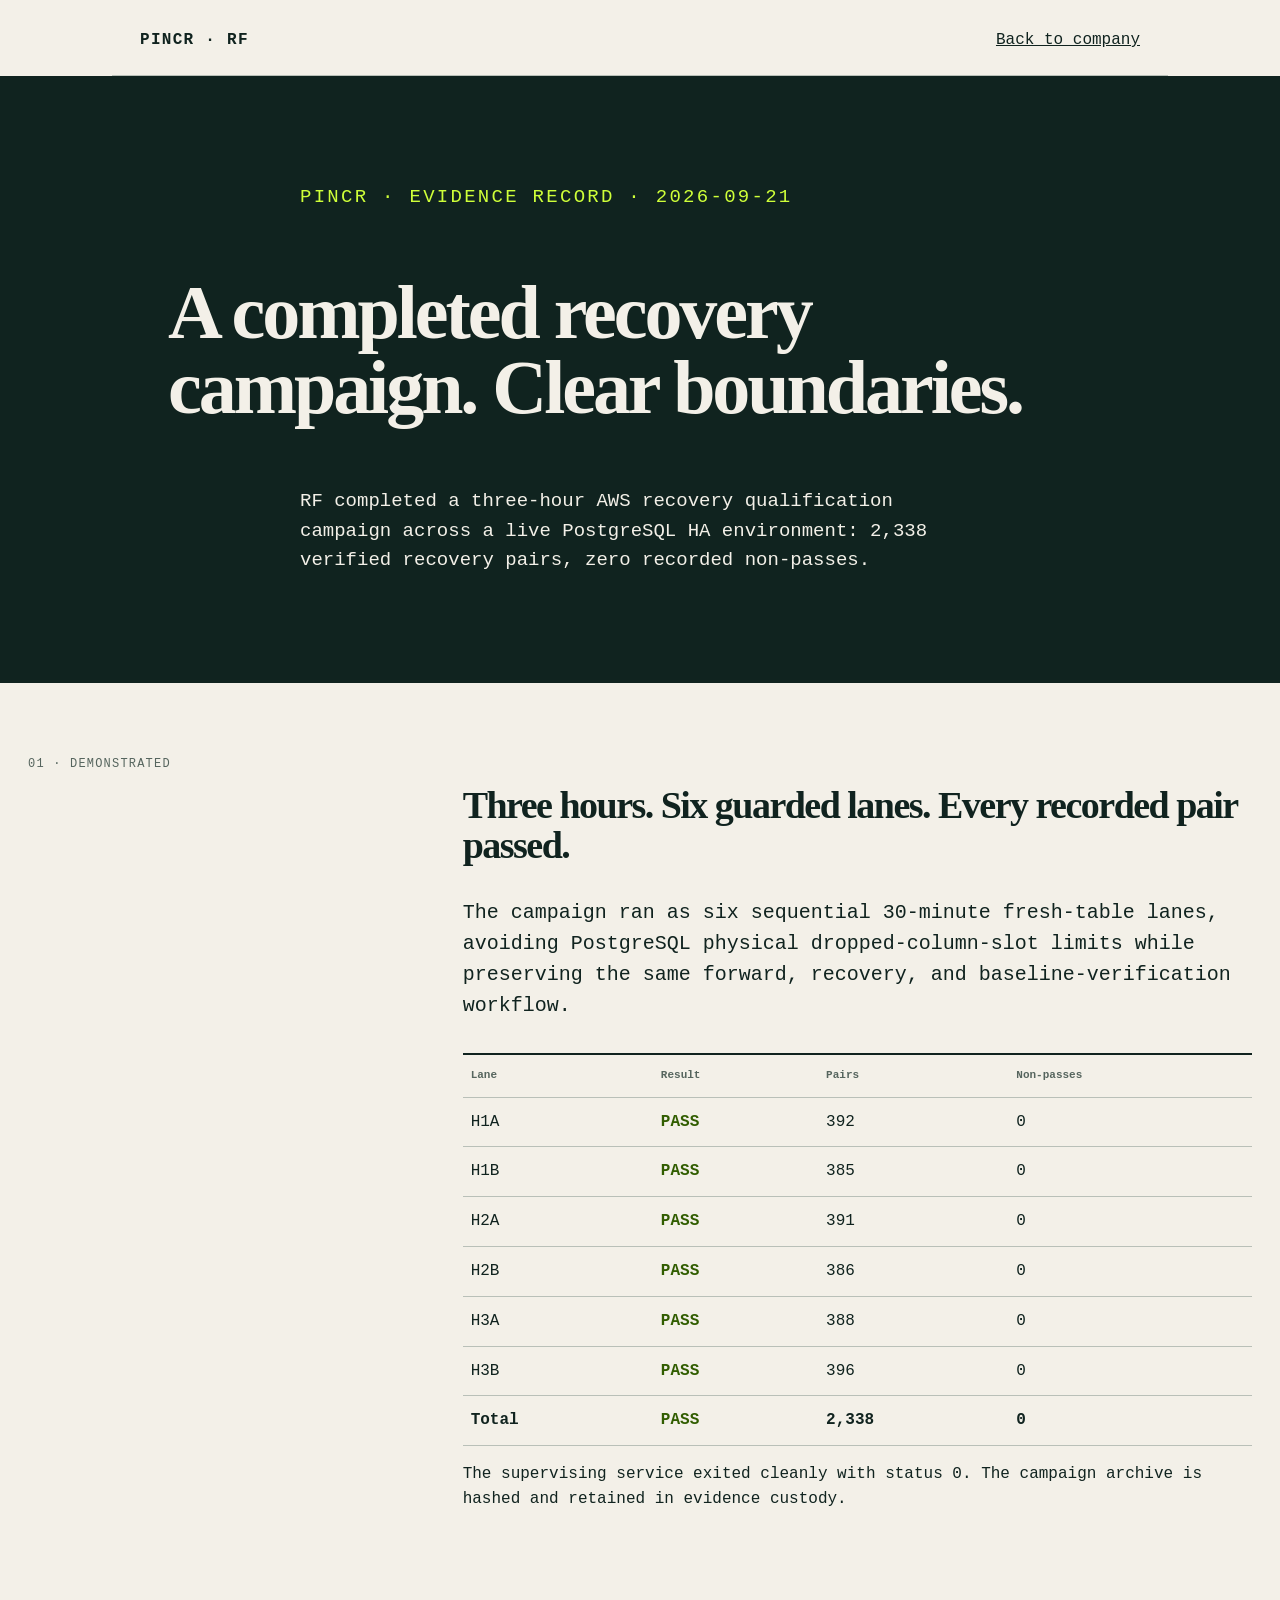
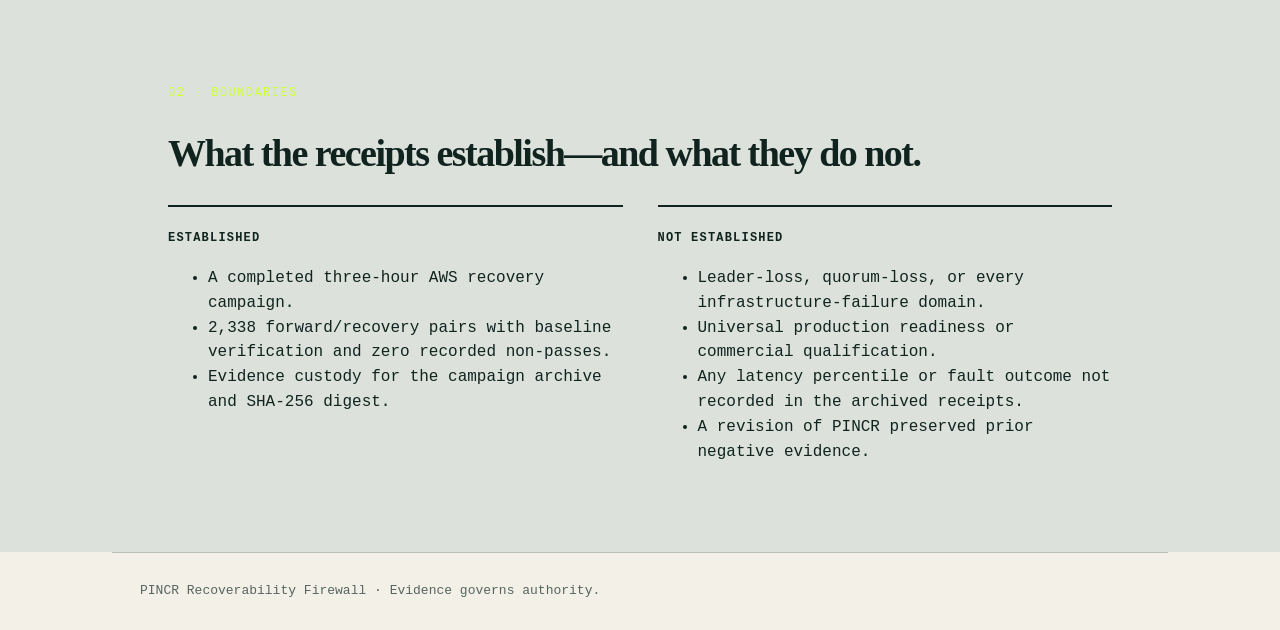
==== qualification/index.html @ 88494f3e "Publish AWS recovery qualification record Add the public evidence page for the completed three-hour " ====
<!doctype html>
<html lang="en"><head><meta charset="utf-8"><meta name="viewport" content="width=device-width, initial-scale=1"><title>Recovery Qualification | PINCR</title><meta name="description" content="A bounded record of PINCR RF AWS recovery qualification."><link rel="canonical" href="https://getpincr.com/qualification/"><style>body{margin:0;background:#f3f0e8;color:#10231f;font:16px/1.55 ui-monospace,monospace}.wrap{max-width:1000px;margin:auto;padding:28px}.nav{display:flex;justify-content:space-between;border-bottom:1px solid #b9c0b8;padding-bottom:22px}.nav a{color:inherit}.brand{font-weight:800;letter-spacing:.08em;text-decoration:none}.hero{background:#10231f;color:#f3f0e8;padding:88px 28px}.hero>*{max-width:944px;margin-left:auto;margin-right:auto}.eyebrow{color:#ceff39;font-size:12px;letter-spacing:.12em}.hero h1,h2{font-family:Georgia,serif;letter-spacing:-.04em}.hero h1{font-size:clamp(42px,7vw,76px);line-height:.98}.hero p{max-width:680px;font-size:19px}.grid{display:grid;grid-template-columns:1fr 2fr;gap:40px;padding:72px 28px}.label{font-size:12px;letter-spacing:.1em;color:#56655e}h2{font-size:38px;line-height:1.05}.lede{font-size:20px}.results{border-top:2px solid #10231f;margin-top:32px}table{width:100%;border-collapse:collapse}th,td{text-align:left;padding:12px 8px;border-bottom:1px solid #b9c0b8}th{font-size:11px;color:#56655e}.pass{color:#315d00;font-weight:700}.boundary{background:#dce2db;padding:72px 28px}.boundary>div{max-width:944px;margin:auto}.cols{display:grid;grid-template-columns:1fr 1fr;gap:35px}.card{border-top:2px solid #10231f;padding-top:18px}.card strong{font-size:12px;letter-spacing:.1em}.footer{border-top:1px solid #b9c0b8;padding:28px;color:#56655e;font-size:13px}@media(max-width:700px){.grid,.cols{grid-template-columns:1fr}}</style></head><body><header class="wrap nav"><a class="brand" href="/">PINCR · RF</a><a href="/">Back to company</a></header><main><section class="hero"><p class="eyebrow">PINCR · EVIDENCE RECORD · 2026-09-21</p><h1>A completed recovery campaign. Clear boundaries.</h1><p>RF completed a three-hour AWS recovery qualification campaign across a live PostgreSQL HA environment: 2,338 verified recovery pairs, zero recorded non-passes.</p></section><section class="grid"><aside class="label">01 · DEMONSTRATED</aside><div><h2>Three hours. Six guarded lanes. Every recorded pair passed.</h2><p class="lede">The campaign ran as six sequential 30-minute fresh-table lanes, avoiding PostgreSQL physical dropped-column-slot limits while preserving the same forward, recovery, and baseline-verification workflow.</p><div class="results"><table><thead><tr><th>Lane</th><th>Result</th><th>Pairs</th><th>Non-passes</th></tr></thead><tbody><tr><td>H1A</td><td class="pass">PASS</td><td>392</td><td>0</td></tr><tr><td>H1B</td><td class="pass">PASS</td><td>385</td><td>0</td></tr><tr><td>H2A</td><td class="pass">PASS</td><td>391</td><td>0</td></tr><tr><td>H2B</td><td class="pass">PASS</td><td>386</td><td>0</td></tr><tr><td>H3A</td><td class="pass">PASS</td><td>388</td><td>0</td></tr><tr><td>H3B</td><td class="pass">PASS</td><td>396</td><td>0</td></tr><tr><td><strong>Total</strong></td><td class="pass">PASS</td><td><strong>2,338</strong></td><td><strong>0</strong></td></tr></tbody></table></div><p>The supervising service exited cleanly with status 0. The campaign archive is hashed and retained in evidence custody.</p></div></section><section class="boundary"><div><p class="eyebrow">02 · BOUNDARIES</p><h2>What the receipts establish—and what they do not.</h2><div class="cols"><article class="card"><strong>ESTABLISHED</strong><ul><li>A completed three-hour AWS recovery campaign.</li><li>2,338 forward/recovery pairs with baseline verification and zero recorded non-passes.</li><li>Evidence custody for the campaign archive and SHA-256 digest.</li></ul></article><article class="card"><strong>NOT ESTABLISHED</strong><ul><li>Leader-loss, quorum-loss, or every infrastructure-failure domain.</li><li>Universal production readiness or commercial qualification.</li><li>Any latency percentile or fault outcome not recorded in the archived receipts.</li><li>A revision of PINCR preserved prior negative evidence.</li></ul></article></div></div></section></main><footer class="wrap footer">PINCR Recoverability Firewall · Evidence governs authority.</footer></body></html>
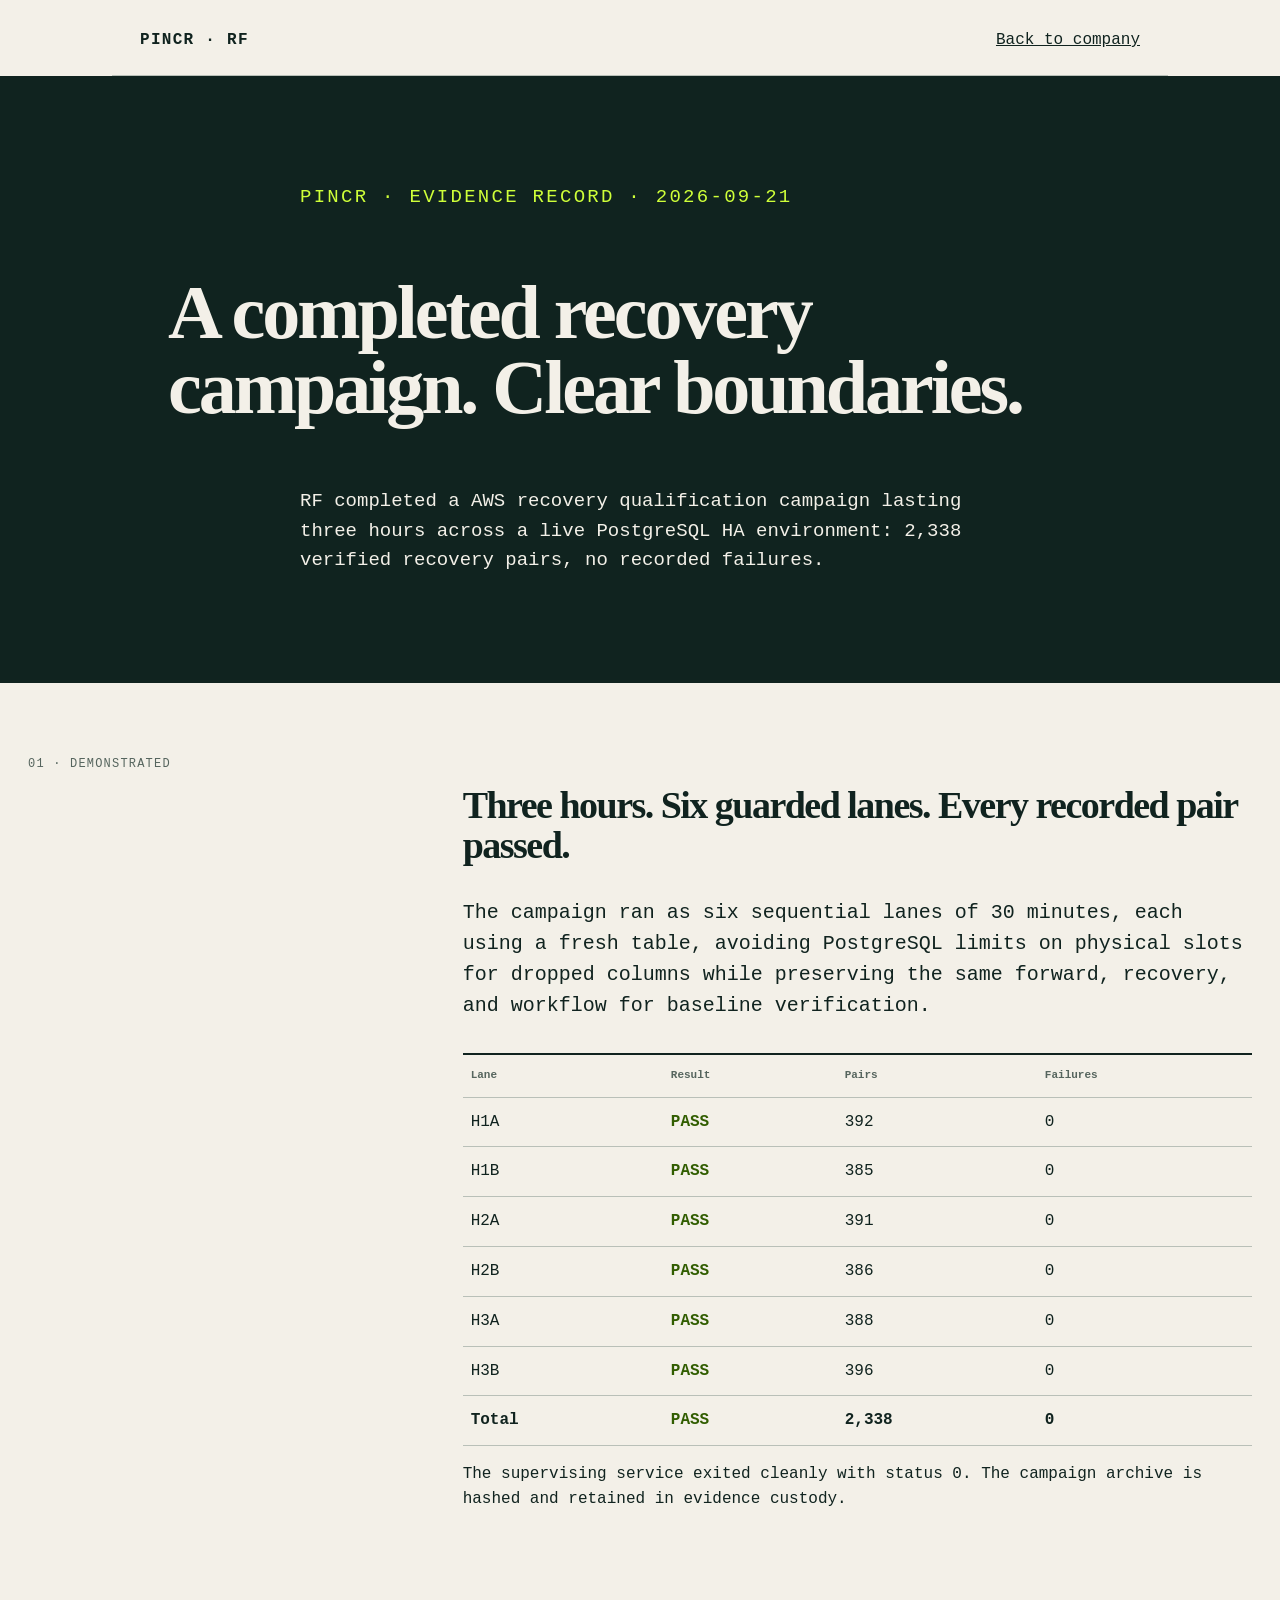
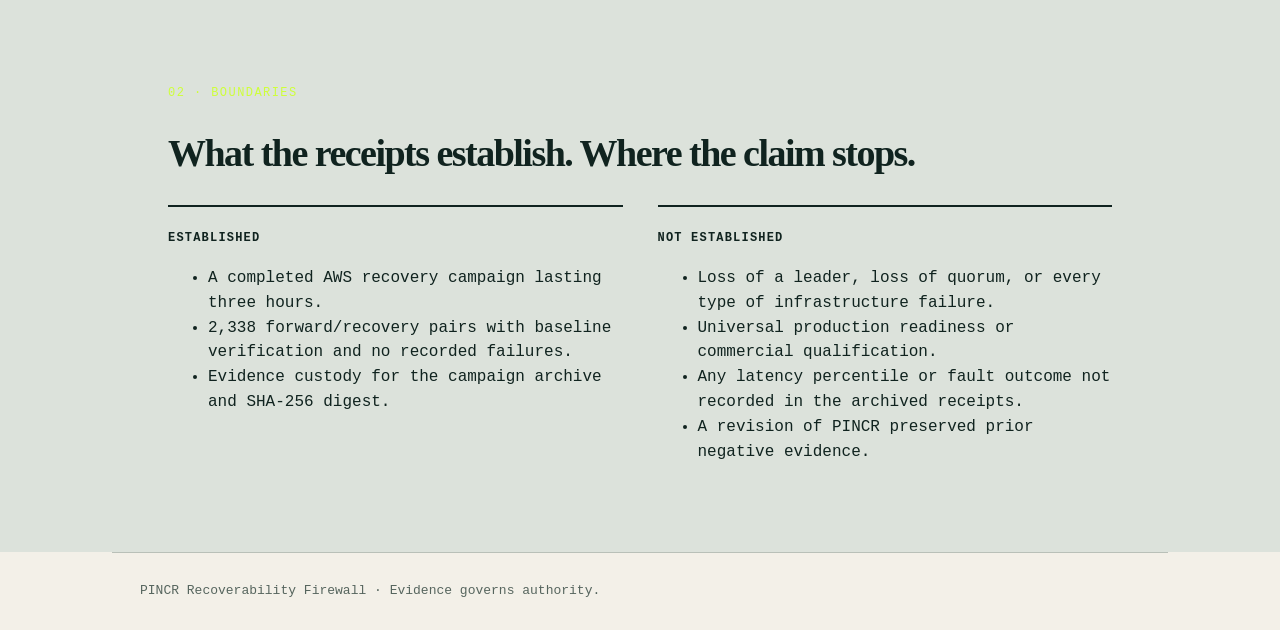
==== commit 3727c4e9: "Simplify qualification wording" ====
--- a/qualification/index.html
+++ b/qualification/index.html
@@ -1,2 +1,2 @@
 <!doctype html>
-<html lang="en"><head><meta charset="utf-8"><meta name="viewport" content="width=device-width, initial-scale=1"><title>Recovery Qualification | PINCR</title><meta name="description" content="A bounded record of PINCR RF AWS recovery qualification."><link rel="canonical" href="https://getpincr.com/qualification/"><style>body{margin:0;background:#f3f0e8;color:#10231f;font:16px/1.55 ui-monospace,monospace}.wrap{max-width:1000px;margin:auto;padding:28px}.nav{display:flex;justify-content:space-between;border-bottom:1px solid #b9c0b8;padding-bottom:22px}.nav a{color:inherit}.brand{font-weight:800;letter-spacing:.08em;text-decoration:none}.hero{background:#10231f;color:#f3f0e8;padding:88px 28px}.hero>*{max-width:944px;margin-left:auto;margin-right:auto}.eyebrow{color:#ceff39;font-size:12px;letter-spacing:.12em}.hero h1,h2{font-family:Georgia,serif;letter-spacing:-.04em}.hero h1{font-size:clamp(42px,7vw,76px);line-height:.98}.hero p{max-width:680px;font-size:19px}.grid{display:grid;grid-template-columns:1fr 2fr;gap:40px;padding:72px 28px}.label{font-size:12px;letter-spacing:.1em;color:#56655e}h2{font-size:38px;line-height:1.05}.lede{font-size:20px}.results{border-top:2px solid #10231f;margin-top:32px}table{width:100%;border-collapse:collapse}th,td{text-align:left;padding:12px 8px;border-bottom:1px solid #b9c0b8}th{font-size:11px;color:#56655e}.pass{color:#315d00;font-weight:700}.boundary{background:#dce2db;padding:72px 28px}.boundary>div{max-width:944px;margin:auto}.cols{display:grid;grid-template-columns:1fr 1fr;gap:35px}.card{border-top:2px solid #10231f;padding-top:18px}.card strong{font-size:12px;letter-spacing:.1em}.footer{border-top:1px solid #b9c0b8;padding:28px;color:#56655e;font-size:13px}@media(max-width:700px){.grid,.cols{grid-template-columns:1fr}}</style></head><body><header class="wrap nav"><a class="brand" href="/">PINCR · RF</a><a href="/">Back to company</a></header><main><section class="hero"><p class="eyebrow">PINCR · EVIDENCE RECORD · 2026-09-21</p><h1>A completed recovery campaign. Clear boundaries.</h1><p>RF completed a three-hour AWS recovery qualification campaign across a live PostgreSQL HA environment: 2,338 verified recovery pairs, zero recorded non-passes.</p></section><section class="grid"><aside class="label">01 · DEMONSTRATED</aside><div><h2>Three hours. Six guarded lanes. Every recorded pair passed.</h2><p class="lede">The campaign ran as six sequential 30-minute fresh-table lanes, avoiding PostgreSQL physical dropped-column-slot limits while preserving the same forward, recovery, and baseline-verification workflow.</p><div class="results"><table><thead><tr><th>Lane</th><th>Result</th><th>Pairs</th><th>Non-passes</th></tr></thead><tbody><tr><td>H1A</td><td class="pass">PASS</td><td>392</td><td>0</td></tr><tr><td>H1B</td><td class="pass">PASS</td><td>385</td><td>0</td></tr><tr><td>H2A</td><td class="pass">PASS</td><td>391</td><td>0</td></tr><tr><td>H2B</td><td class="pass">PASS</td><td>386</td><td>0</td></tr><tr><td>H3A</td><td class="pass">PASS</td><td>388</td><td>0</td></tr><tr><td>H3B</td><td class="pass">PASS</td><td>396</td><td>0</td></tr><tr><td><strong>Total</strong></td><td class="pass">PASS</td><td><strong>2,338</strong></td><td><strong>0</strong></td></tr></tbody></table></div><p>The supervising service exited cleanly with status 0. The campaign archive is hashed and retained in evidence custody.</p></div></section><section class="boundary"><div><p class="eyebrow">02 · BOUNDARIES</p><h2>What the receipts establish—and what they do not.</h2><div class="cols"><article class="card"><strong>ESTABLISHED</strong><ul><li>A completed three-hour AWS recovery campaign.</li><li>2,338 forward/recovery pairs with baseline verification and zero recorded non-passes.</li><li>Evidence custody for the campaign archive and SHA-256 digest.</li></ul></article><article class="card"><strong>NOT ESTABLISHED</strong><ul><li>Leader-loss, quorum-loss, or every infrastructure-failure domain.</li><li>Universal production readiness or commercial qualification.</li><li>Any latency percentile or fault outcome not recorded in the archived receipts.</li><li>A revision of PINCR preserved prior negative evidence.</li></ul></article></div></div></section></main><footer class="wrap footer">PINCR Recoverability Firewall · Evidence governs authority.</footer></body></html>
+<html lang="en"><head><meta charset="utf-8"><meta name="viewport" content="width=device-width, initial-scale=1"><title>Recovery Qualification | PINCR</title><meta name="description" content="A bounded record of PINCR RF AWS recovery qualification."><link rel="canonical" href="https://getpincr.com/qualification/"><style>body{margin:0;background:#f3f0e8;color:#10231f;font:16px/1.55 ui-monospace,monospace}.wrap{max-width:1000px;margin:auto;padding:28px}.nav{display:flex;justify-content:space-between;border-bottom:1px solid #b9c0b8;padding-bottom:22px}.nav a{color:inherit}.brand{font-weight:800;letter-spacing:.08em;text-decoration:none}.hero{background:#10231f;color:#f3f0e8;padding:88px 28px}.hero>*{max-width:944px;margin-left:auto;margin-right:auto}.eyebrow{color:#ceff39;font-size:12px;letter-spacing:.12em}.hero h1,h2{font-family:Georgia,serif;letter-spacing:-.04em}.hero h1{font-size:clamp(42px,7vw,76px);line-height:.98}.hero p{max-width:680px;font-size:19px}.grid{display:grid;grid-template-columns:1fr 2fr;gap:40px;padding:72px 28px}.label{font-size:12px;letter-spacing:.1em;color:#56655e}h2{font-size:38px;line-height:1.05}.lede{font-size:20px}.results{border-top:2px solid #10231f;margin-top:32px}table{width:100%;border-collapse:collapse}th,td{text-align:left;padding:12px 8px;border-bottom:1px solid #b9c0b8}th{font-size:11px;color:#56655e}.pass{color:#315d00;font-weight:700}.boundary{background:#dce2db;padding:72px 28px}.boundary>div{max-width:944px;margin:auto}.cols{display:grid;grid-template-columns:1fr 1fr;gap:35px}.card{border-top:2px solid #10231f;padding-top:18px}.card strong{font-size:12px;letter-spacing:.1em}.footer{border-top:1px solid #b9c0b8;padding:28px;color:#56655e;font-size:13px}@media(max-width:700px){.grid,.cols{grid-template-columns:1fr}}</style></head><body><header class="wrap nav"><a class="brand" href="/">PINCR · RF</a><a href="/">Back to company</a></header><main><section class="hero"><p class="eyebrow">PINCR · EVIDENCE RECORD · 2026-09-21</p><h1>A completed recovery campaign. Clear boundaries.</h1><p>RF completed a AWS recovery qualification campaign lasting three hours across a live PostgreSQL HA environment: 2,338 verified recovery pairs, no recorded failures.</p></section><section class="grid"><aside class="label">01 · DEMONSTRATED</aside><div><h2>Three hours. Six guarded lanes. Every recorded pair passed.</h2><p class="lede">The campaign ran as six sequential lanes of 30 minutes, each using a fresh table, avoiding PostgreSQL limits on physical slots for dropped columns while preserving the same forward, recovery, and workflow for baseline verification.</p><div class="results"><table><thead><tr><th>Lane</th><th>Result</th><th>Pairs</th><th>Failures</th></tr></thead><tbody><tr><td>H1A</td><td class="pass">PASS</td><td>392</td><td>0</td></tr><tr><td>H1B</td><td class="pass">PASS</td><td>385</td><td>0</td></tr><tr><td>H2A</td><td class="pass">PASS</td><td>391</td><td>0</td></tr><tr><td>H2B</td><td class="pass">PASS</td><td>386</td><td>0</td></tr><tr><td>H3A</td><td class="pass">PASS</td><td>388</td><td>0</td></tr><tr><td>H3B</td><td class="pass">PASS</td><td>396</td><td>0</td></tr><tr><td><strong>Total</strong></td><td class="pass">PASS</td><td><strong>2,338</strong></td><td><strong>0</strong></td></tr></tbody></table></div><p>The supervising service exited cleanly with status 0. The campaign archive is hashed and retained in evidence custody.</p></div></section><section class="boundary"><div><p class="eyebrow">02 · BOUNDARIES</p><h2>What the receipts establish. Where the claim stops.</h2><div class="cols"><article class="card"><strong>ESTABLISHED</strong><ul><li>A completed AWS recovery campaign lasting three hours.</li><li>2,338 forward/recovery pairs with baseline verification and no recorded failures.</li><li>Evidence custody for the campaign archive and SHA-256 digest.</li></ul></article><article class="card"><strong>NOT ESTABLISHED</strong><ul><li>Loss of a leader, loss of quorum, or every type of infrastructure failure.</li><li>Universal production readiness or commercial qualification.</li><li>Any latency percentile or fault outcome not recorded in the archived receipts.</li><li>A revision of PINCR preserved prior negative evidence.</li></ul></article></div></div></section></main><footer class="wrap footer">PINCR Recoverability Firewall · Evidence governs authority.</footer></body></html>
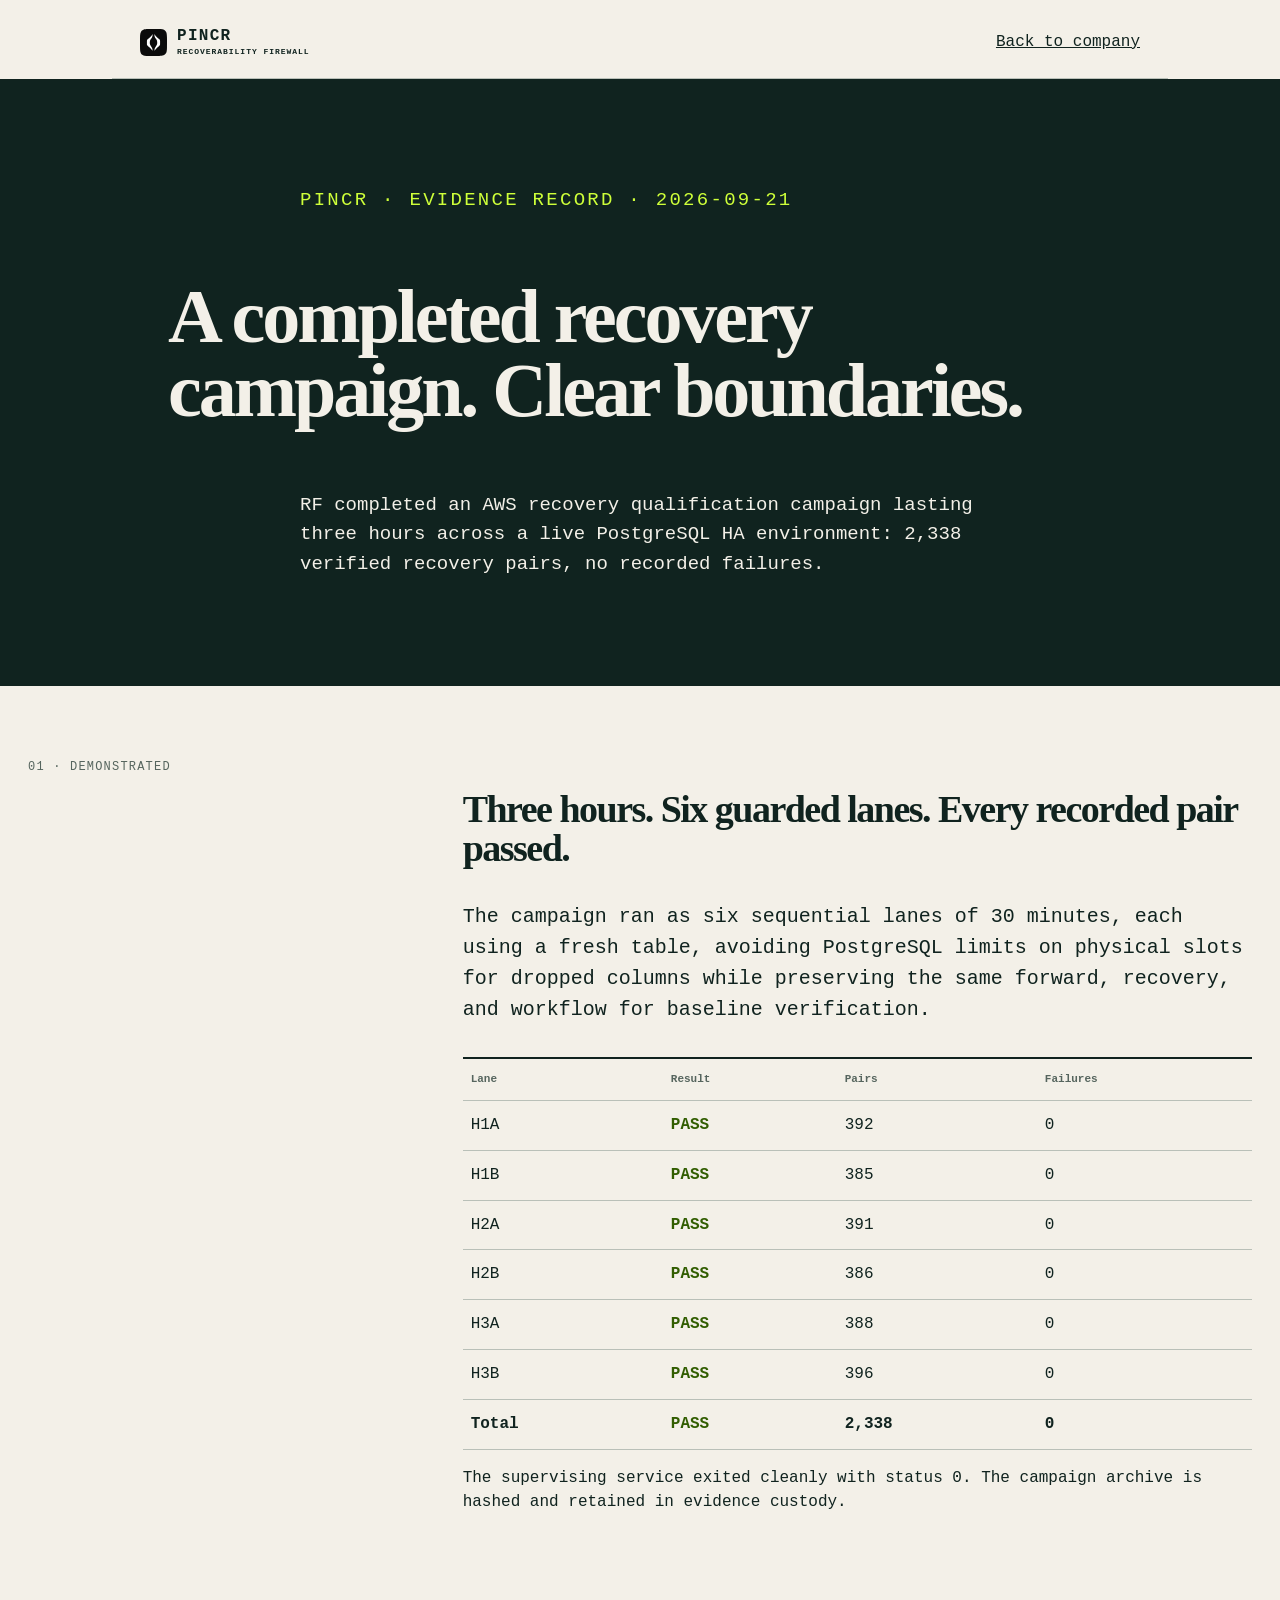
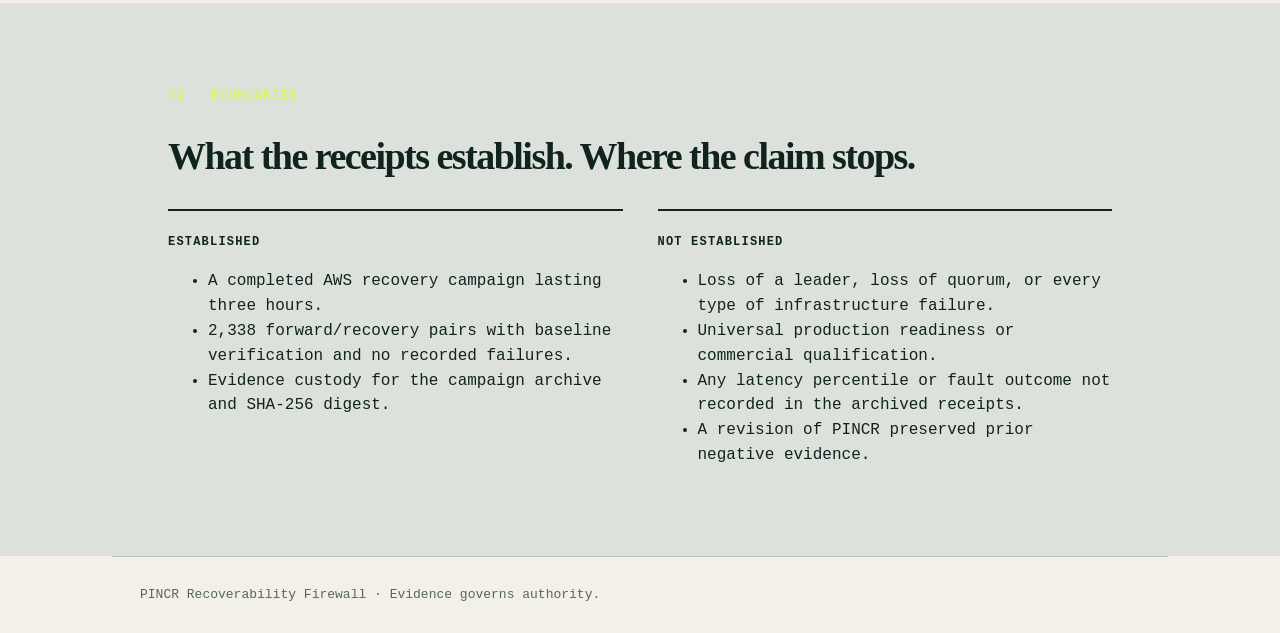
==== commit 574efd2a: "Align AWS qualification page with PINCR brand" ====
--- a/qualification/index.html
+++ b/qualification/index.html
@@ -1,2 +1,42 @@
 <!doctype html>
-<html lang="en"><head><meta charset="utf-8"><meta name="viewport" content="width=device-width, initial-scale=1"><title>Recovery Qualification | PINCR</title><meta name="description" content="A bounded record of PINCR RF AWS recovery qualification."><link rel="canonical" href="https://getpincr.com/qualification/"><style>body{margin:0;background:#f3f0e8;color:#10231f;font:16px/1.55 ui-monospace,monospace}.wrap{max-width:1000px;margin:auto;padding:28px}.nav{display:flex;justify-content:space-between;border-bottom:1px solid #b9c0b8;padding-bottom:22px}.nav a{color:inherit}.brand{font-weight:800;letter-spacing:.08em;text-decoration:none}.hero{background:#10231f;color:#f3f0e8;padding:88px 28px}.hero>*{max-width:944px;margin-left:auto;margin-right:auto}.eyebrow{color:#ceff39;font-size:12px;letter-spacing:.12em}.hero h1,h2{font-family:Georgia,serif;letter-spacing:-.04em}.hero h1{font-size:clamp(42px,7vw,76px);line-height:.98}.hero p{max-width:680px;font-size:19px}.grid{display:grid;grid-template-columns:1fr 2fr;gap:40px;padding:72px 28px}.label{font-size:12px;letter-spacing:.1em;color:#56655e}h2{font-size:38px;line-height:1.05}.lede{font-size:20px}.results{border-top:2px solid #10231f;margin-top:32px}table{width:100%;border-collapse:collapse}th,td{text-align:left;padding:12px 8px;border-bottom:1px solid #b9c0b8}th{font-size:11px;color:#56655e}.pass{color:#315d00;font-weight:700}.boundary{background:#dce2db;padding:72px 28px}.boundary>div{max-width:944px;margin:auto}.cols{display:grid;grid-template-columns:1fr 1fr;gap:35px}.card{border-top:2px solid #10231f;padding-top:18px}.card strong{font-size:12px;letter-spacing:.1em}.footer{border-top:1px solid #b9c0b8;padding:28px;color:#56655e;font-size:13px}@media(max-width:700px){.grid,.cols{grid-template-columns:1fr}}</style></head><body><header class="wrap nav"><a class="brand" href="/">PINCR · RF</a><a href="/">Back to company</a></header><main><section class="hero"><p class="eyebrow">PINCR · EVIDENCE RECORD · 2026-09-21</p><h1>A completed recovery campaign. Clear boundaries.</h1><p>RF completed a AWS recovery qualification campaign lasting three hours across a live PostgreSQL HA environment: 2,338 verified recovery pairs, no recorded failures.</p></section><section class="grid"><aside class="label">01 · DEMONSTRATED</aside><div><h2>Three hours. Six guarded lanes. Every recorded pair passed.</h2><p class="lede">The campaign ran as six sequential lanes of 30 minutes, each using a fresh table, avoiding PostgreSQL limits on physical slots for dropped columns while preserving the same forward, recovery, and workflow for baseline verification.</p><div class="results"><table><thead><tr><th>Lane</th><th>Result</th><th>Pairs</th><th>Failures</th></tr></thead><tbody><tr><td>H1A</td><td class="pass">PASS</td><td>392</td><td>0</td></tr><tr><td>H1B</td><td class="pass">PASS</td><td>385</td><td>0</td></tr><tr><td>H2A</td><td class="pass">PASS</td><td>391</td><td>0</td></tr><tr><td>H2B</td><td class="pass">PASS</td><td>386</td><td>0</td></tr><tr><td>H3A</td><td class="pass">PASS</td><td>388</td><td>0</td></tr><tr><td>H3B</td><td class="pass">PASS</td><td>396</td><td>0</td></tr><tr><td><strong>Total</strong></td><td class="pass">PASS</td><td><strong>2,338</strong></td><td><strong>0</strong></td></tr></tbody></table></div><p>The supervising service exited cleanly with status 0. The campaign archive is hashed and retained in evidence custody.</p></div></section><section class="boundary"><div><p class="eyebrow">02 · BOUNDARIES</p><h2>What the receipts establish. Where the claim stops.</h2><div class="cols"><article class="card"><strong>ESTABLISHED</strong><ul><li>A completed AWS recovery campaign lasting three hours.</li><li>2,338 forward/recovery pairs with baseline verification and no recorded failures.</li><li>Evidence custody for the campaign archive and SHA-256 digest.</li></ul></article><article class="card"><strong>NOT ESTABLISHED</strong><ul><li>Loss of a leader, loss of quorum, or every type of infrastructure failure.</li><li>Universal production readiness or commercial qualification.</li><li>Any latency percentile or fault outcome not recorded in the archived receipts.</li><li>A revision of PINCR preserved prior negative evidence.</li></ul></article></div></div></section></main><footer class="wrap footer">PINCR Recoverability Firewall · Evidence governs authority.</footer></body></html>
+<html lang="en">
+<head>
+  <meta charset="utf-8">
+  <meta name="viewport" content="width=device-width, initial-scale=1">
+  <title>Recovery Qualification | PINCR</title>
+  <meta name="description" content="A bounded record of PINCR RF AWS recovery qualification.">
+  <link rel="canonical" href="https://getpincr.com/qualification/">
+  <style>
+    body{margin:0;background:#f3f0e8;color:#10231f;font:16px/1.55 ui-monospace,monospace}
+    .wrap{max-width:1000px;margin:auto;padding:28px}.nav{display:flex;justify-content:space-between;align-items:center;border-bottom:1px solid #b9c0b8;padding-bottom:22px}.nav a{color:inherit}
+    .brand{display:flex;align-items:center;gap:10px;font-weight:800;letter-spacing:.08em;text-decoration:none}.brand-symbol{width:27px;height:27px;display:block}.brand-copy{display:flex;flex-direction:column;line-height:1.05}.brand-copy small{font-size:8px;letter-spacing:.12em;margin-top:3px}
+    .hero{background:#10231f;color:#f3f0e8;padding:88px 28px}.hero>*{max-width:944px;margin-left:auto;margin-right:auto}.eyebrow{color:#ceff39;font-size:12px;letter-spacing:.12em}.hero h1,h2{font-family:Georgia,serif;letter-spacing:-.04em}.hero h1{font-size:clamp(42px,7vw,76px);line-height:.98}.hero p{max-width:680px;font-size:19px}
+    .grid{display:grid;grid-template-columns:1fr 2fr;gap:40px;padding:72px 28px}.label{font-size:12px;letter-spacing:.1em;color:#56655e}h2{font-size:38px;line-height:1.05}.lede{font-size:20px}.results{border-top:2px solid #10231f;margin-top:32px}table{width:100%;border-collapse:collapse}th,td{text-align:left;padding:12px 8px;border-bottom:1px solid #b9c0b8}th{font-size:11px;color:#56655e}.pass{color:#315d00;font-weight:700}
+    .boundary{background:#dce2db;padding:72px 28px}.boundary>div{max-width:944px;margin:auto}.cols{display:grid;grid-template-columns:1fr 1fr;gap:35px}.card{border-top:2px solid #10231f;padding-top:18px}.card strong{font-size:12px;letter-spacing:.1em}.footer{border-top:1px solid #b9c0b8;padding:28px;color:#56655e;font-size:13px}@media(max-width:700px){.grid,.cols{grid-template-columns:1fr}.brand-copy small{display:none}}
+  </style>
+</head>
+<body>
+  <header class="wrap nav">
+    <a class="brand" href="/" aria-label="PINCR home"><img class="brand-symbol" src="/pincr-symbol.svg" alt=""><span class="brand-copy">PINCR<small>RECOVERABILITY FIREWALL</small></span></a>
+    <a href="/">Back to company</a>
+  </header>
+  <main>
+    <section class="hero">
+      <p class="eyebrow">PINCR · EVIDENCE RECORD · 2026-09-21</p>
+      <h1>A completed recovery campaign. Clear boundaries.</h1>
+      <p>RF completed an AWS recovery qualification campaign lasting three hours across a live PostgreSQL HA environment: 2,338 verified recovery pairs, no recorded failures.</p>
+    </section>
+    <section class="grid">
+      <aside class="label">01 · DEMONSTRATED</aside>
+      <div>
+        <h2>Three hours. Six guarded lanes. Every recorded pair passed.</h2>
+        <p class="lede">The campaign ran as six sequential lanes of 30 minutes, each using a fresh table, avoiding PostgreSQL limits on physical slots for dropped columns while preserving the same forward, recovery, and workflow for baseline verification.</p>
+        <div class="results"><table><thead><tr><th>Lane</th><th>Result</th><th>Pairs</th><th>Failures</th></tr></thead><tbody><tr><td>H1A</td><td class="pass">PASS</td><td>392</td><td>0</td></tr><tr><td>H1B</td><td class="pass">PASS</td><td>385</td><td>0</td></tr><tr><td>H2A</td><td class="pass">PASS</td><td>391</td><td>0</td></tr><tr><td>H2B</td><td class="pass">PASS</td><td>386</td><td>0</td></tr><tr><td>H3A</td><td class="pass">PASS</td><td>388</td><td>0</td></tr><tr><td>H3B</td><td class="pass">PASS</td><td>396</td><td>0</td></tr><tr><td><strong>Total</strong></td><td class="pass">PASS</td><td><strong>2,338</strong></td><td><strong>0</strong></td></tr></tbody></table></div>
+        <p>The supervising service exited cleanly with status 0. The campaign archive is hashed and retained in evidence custody.</p>
+      </div>
+    </section>
+    <section class="boundary"><div><p class="eyebrow">02 · BOUNDARIES</p><h2>What the receipts establish. Where the claim stops.</h2><div class="cols"><article class="card"><strong>ESTABLISHED</strong><ul><li>A completed AWS recovery campaign lasting three hours.</li><li>2,338 forward/recovery pairs with baseline verification and no recorded failures.</li><li>Evidence custody for the campaign archive and SHA-256 digest.</li></ul></article><article class="card"><strong>NOT ESTABLISHED</strong><ul><li>Loss of a leader, loss of quorum, or every type of infrastructure failure.</li><li>Universal production readiness or commercial qualification.</li><li>Any latency percentile or fault outcome not recorded in the archived receipts.</li><li>A revision of PINCR preserved prior negative evidence.</li></ul></article></div></div></section>
+  </main>
+  <footer class="wrap footer">PINCR Recoverability Firewall · Evidence governs authority.</footer>
+</body>
+</html>
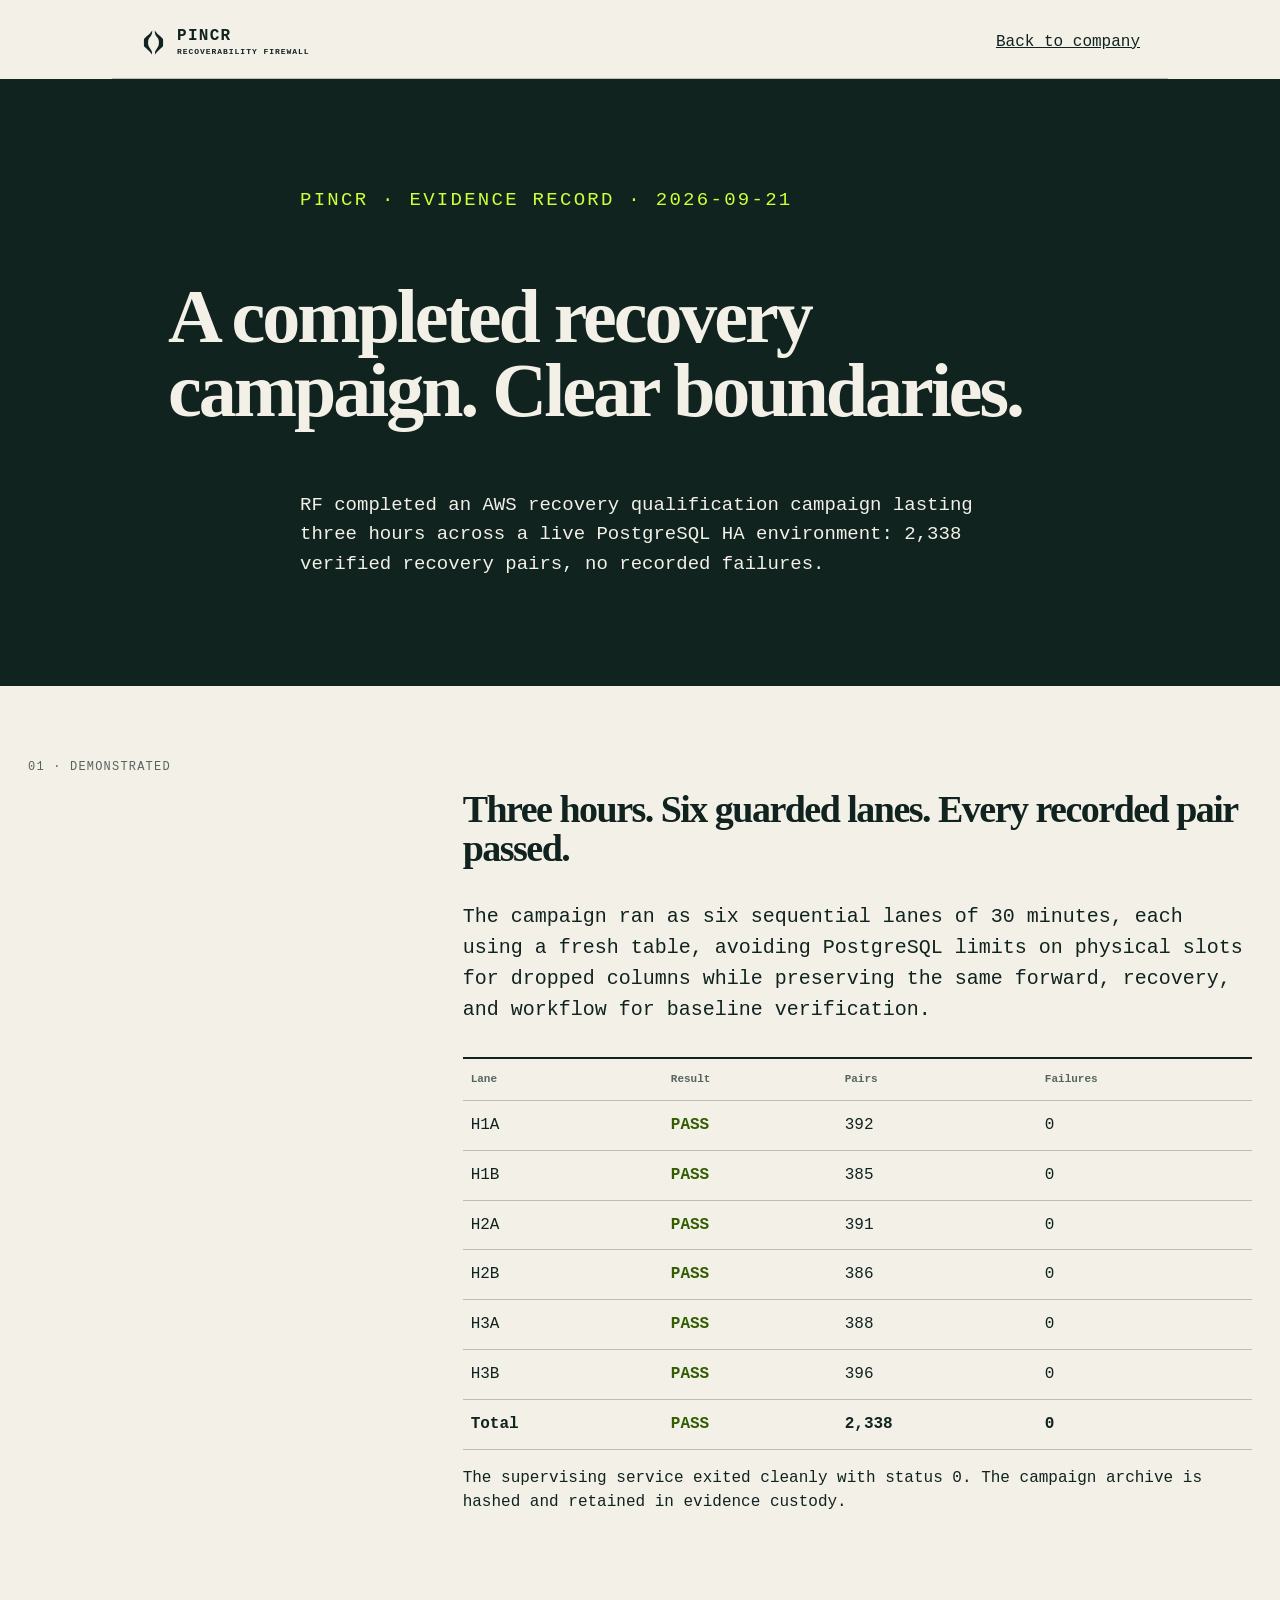
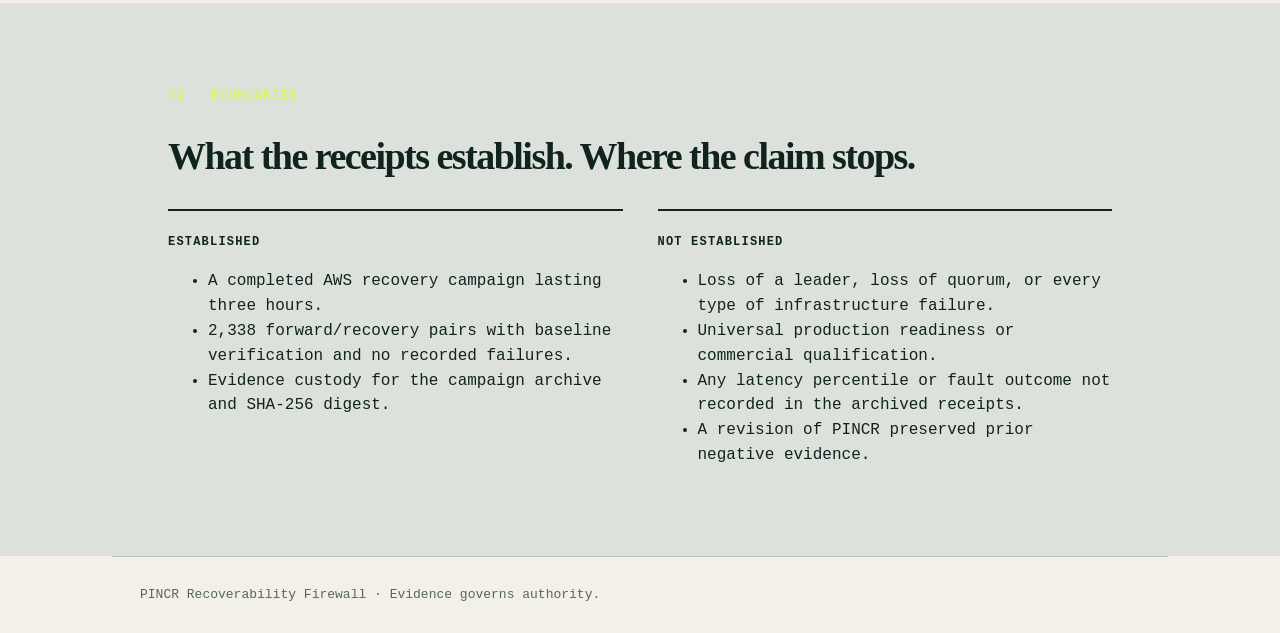
==== commit 18838299: "Match qualification header to PINCR homepage lockup" ====
--- a/qualification/index.html
+++ b/qualification/index.html
@@ -17,7 +17,7 @@
 </head>
 <body>
   <header class="wrap nav">
-    <a class="brand" href="/" aria-label="PINCR home"><img class="brand-symbol" src="/pincr-symbol.svg" alt=""><span class="brand-copy">PINCR<small>RECOVERABILITY FIREWALL</small></span></a>
+    <a class="brand" href="/" aria-label="PINCR home"><svg aria-hidden="true" class="brand-symbol" focusable="false" viewBox="0 0 64 64" xmlns="http://www.w3.org/2000/svg"><path d="M 28.53 3.50 C 27.80 5.01 26.71 6.31 25.74 7.67 C 23.40 10.95 20.36 13.72 17.28 16.29 C 15.84 17.49 14.43 18.70 13.00 19.90 C 12.10 20.67 11.06 21.43 10.37 22.41 C 9.28 23.97 9.26 25.58 9.26 27.41 C 9.26 28.62 9.26 29.82 9.27 31.03 C 9.27 32.79 9.28 34.55 9.27 36.31 C 9.26 37.84 9.20 39.31 9.74 40.76 C 10.28 42.19 11.49 43.12 12.60 44.10 C 14.30 45.59 16.00 47.09 17.73 48.54 C 20.67 51.02 23.48 53.80 25.80 56.89 C 26.68 58.07 27.49 59.30 28.35 60.50 C 28.65 58.72 28.63 56.98 28.38 55.22 C 28.14 53.50 27.42 51.75 26.63 50.21 C 24.83 46.70 21.95 43.85 20.41 40.20 C 19.03 36.95 19.22 33.38 19.25 29.91 C 19.29 26.67 20.62 23.67 22.36 21.02 C 23.66 19.03 25.24 17.24 26.43 15.18 C 28.49 11.59 29.08 7.61 28.92 3.50 Z" fill="currentColor"></path><path d="M 35.47 3.50 C 36.20 5.01 37.29 6.31 38.26 7.67 C 40.60 10.95 43.64 13.72 46.72 16.29 C 48.16 17.49 49.57 18.70 51.00 19.90 C 51.90 20.67 52.94 21.43 53.63 22.41 C 54.72 23.97 54.74 25.58 54.74 27.41 C 54.74 28.62 54.74 29.82 54.73 31.03 C 54.73 32.79 54.72 34.55 54.73 36.31 C 54.74 37.84 54.80 39.31 54.26 40.76 C 53.72 42.19 52.51 43.12 51.40 44.10 C 49.70 45.59 48.00 47.09 46.27 48.54 C 43.33 51.02 40.52 53.80 38.20 56.89 C 37.32 58.07 36.51 59.30 35.65 60.50 C 35.35 58.72 35.37 56.98 35.62 55.22 C 35.86 53.50 36.58 51.75 37.37 50.21 C 39.17 46.70 42.05 43.85 43.59 40.20 C 44.97 36.95 44.78 33.38 44.75 29.91 C 44.71 26.67 43.38 23.67 41.64 21.02 C 40.34 19.03 38.76 17.24 37.57 15.18 C 35.51 11.59 34.92 7.61 35.08 3.50 Z" fill="currentColor"></path></svg><span class="brand-copy">PINCR<small>RECOVERABILITY FIREWALL</small></span></a>
     <a href="/">Back to company</a>
   </header>
   <main>
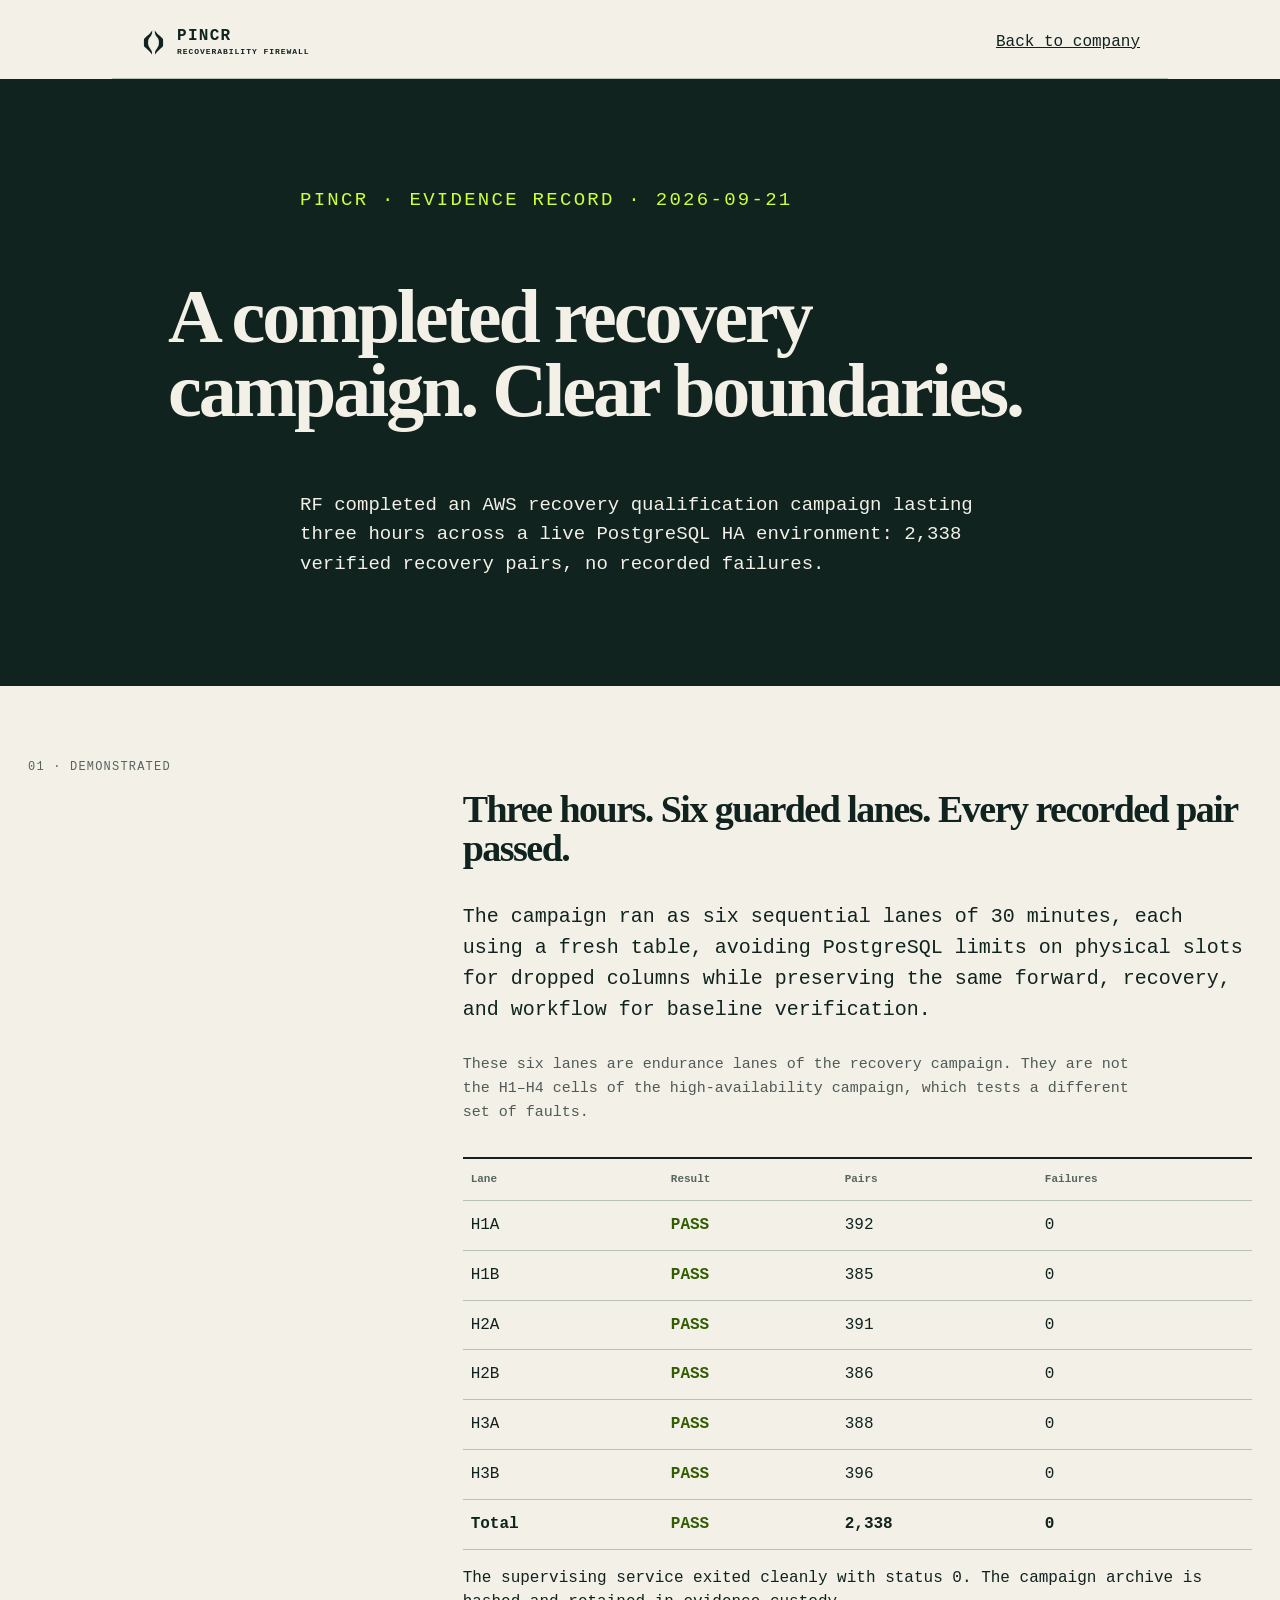
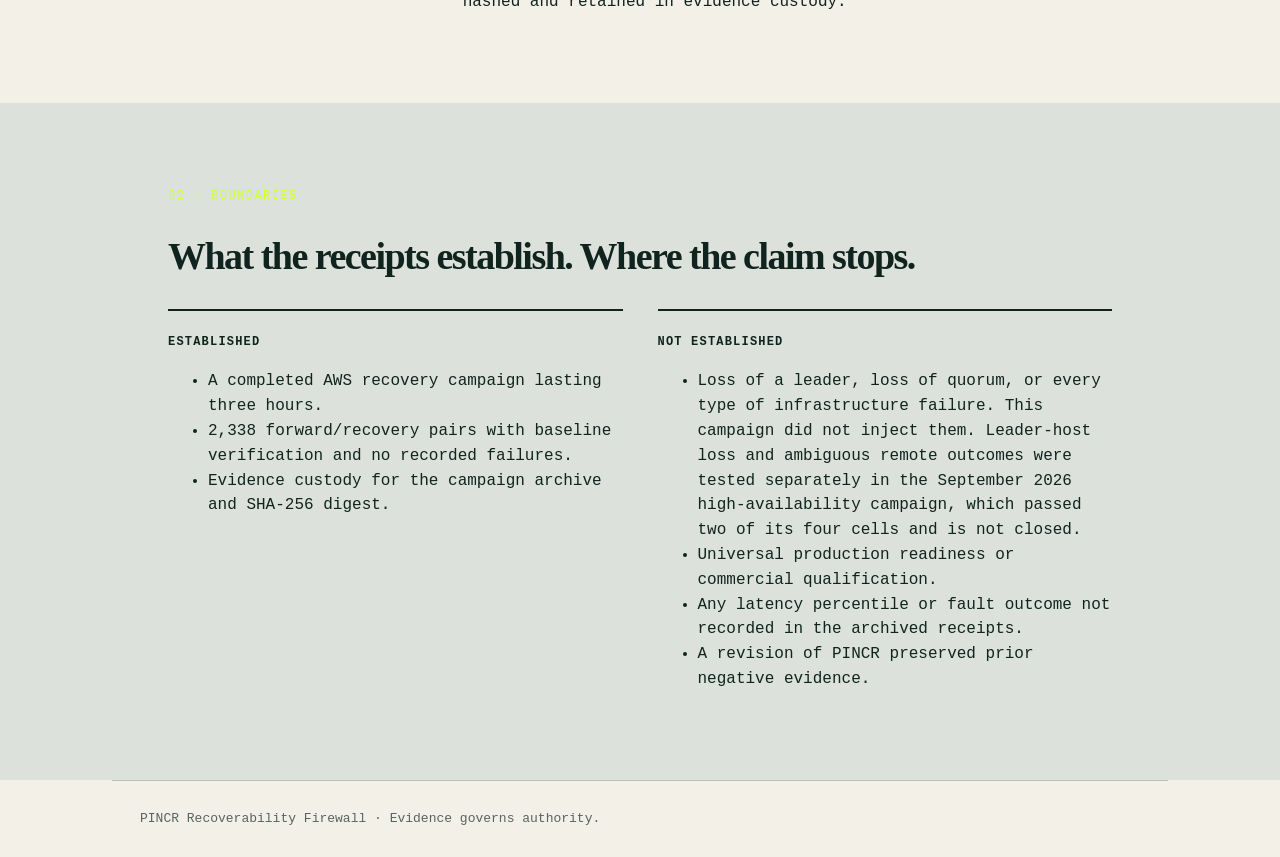
==== commit ab645238: "Correct the HA claim and add the masthead band The homepage said campaign evidence "does not establi" ====
--- a/qualification/index.html
+++ b/qualification/index.html
@@ -11,7 +11,7 @@
     .wrap{max-width:1000px;margin:auto;padding:28px}.nav{display:flex;justify-content:space-between;align-items:center;border-bottom:1px solid #b9c0b8;padding-bottom:22px}.nav a{color:inherit}
     .brand{display:flex;align-items:center;gap:10px;font-weight:800;letter-spacing:.08em;text-decoration:none}.brand-symbol{width:27px;height:27px;display:block}.brand-copy{display:flex;flex-direction:column;line-height:1.05}.brand-copy small{font-size:8px;letter-spacing:.12em;margin-top:3px}
     .hero{background:#10231f;color:#f3f0e8;padding:88px 28px}.hero>*{max-width:944px;margin-left:auto;margin-right:auto}.eyebrow{color:#ceff39;font-size:12px;letter-spacing:.12em}.hero h1,h2{font-family:Georgia,serif;letter-spacing:-.04em}.hero h1{font-size:clamp(42px,7vw,76px);line-height:.98}.hero p{max-width:680px;font-size:19px}
-    .grid{display:grid;grid-template-columns:1fr 2fr;gap:40px;padding:72px 28px}.label{font-size:12px;letter-spacing:.1em;color:#56655e}h2{font-size:38px;line-height:1.05}.lede{font-size:20px}.results{border-top:2px solid #10231f;margin-top:32px}table{width:100%;border-collapse:collapse}th,td{text-align:left;padding:12px 8px;border-bottom:1px solid #b9c0b8}th{font-size:11px;color:#56655e}.pass{color:#315d00;font-weight:700}
+    .grid{display:grid;grid-template-columns:1fr 2fr;gap:40px;padding:72px 28px}.label{font-size:12px;letter-spacing:.1em;color:#56655e}h2{font-size:38px;line-height:1.05}.lede{font-size:20px}.results{border-top:2px solid #10231f;margin-top:32px}.lane-note{max-width:680px;margin-top:28px;font-size:15px;line-height:1.6;opacity:.72}table{width:100%;border-collapse:collapse}th,td{text-align:left;padding:12px 8px;border-bottom:1px solid #b9c0b8}th{font-size:11px;color:#56655e}.pass{color:#315d00;font-weight:700}
     .boundary{background:#dce2db;padding:72px 28px}.boundary>div{max-width:944px;margin:auto}.cols{display:grid;grid-template-columns:1fr 1fr;gap:35px}.card{border-top:2px solid #10231f;padding-top:18px}.card strong{font-size:12px;letter-spacing:.1em}.footer{border-top:1px solid #b9c0b8;padding:28px;color:#56655e;font-size:13px}@media(max-width:700px){.grid,.cols{grid-template-columns:1fr}.brand-copy small{display:none}}
   </style>
 </head>
@@ -31,11 +31,12 @@
       <div>
         <h2>Three hours. Six guarded lanes. Every recorded pair passed.</h2>
         <p class="lede">The campaign ran as six sequential lanes of 30 minutes, each using a fresh table, avoiding PostgreSQL limits on physical slots for dropped columns while preserving the same forward, recovery, and workflow for baseline verification.</p>
+        <p class="lane-note">These six lanes are endurance lanes of the recovery campaign. They are not the H1&ndash;H4 cells of the high-availability campaign, which tests a different set of faults.</p>
         <div class="results"><table><thead><tr><th>Lane</th><th>Result</th><th>Pairs</th><th>Failures</th></tr></thead><tbody><tr><td>H1A</td><td class="pass">PASS</td><td>392</td><td>0</td></tr><tr><td>H1B</td><td class="pass">PASS</td><td>385</td><td>0</td></tr><tr><td>H2A</td><td class="pass">PASS</td><td>391</td><td>0</td></tr><tr><td>H2B</td><td class="pass">PASS</td><td>386</td><td>0</td></tr><tr><td>H3A</td><td class="pass">PASS</td><td>388</td><td>0</td></tr><tr><td>H3B</td><td class="pass">PASS</td><td>396</td><td>0</td></tr><tr><td><strong>Total</strong></td><td class="pass">PASS</td><td><strong>2,338</strong></td><td><strong>0</strong></td></tr></tbody></table></div>
         <p>The supervising service exited cleanly with status 0. The campaign archive is hashed and retained in evidence custody.</p>
       </div>
     </section>
-    <section class="boundary"><div><p class="eyebrow">02 · BOUNDARIES</p><h2>What the receipts establish. Where the claim stops.</h2><div class="cols"><article class="card"><strong>ESTABLISHED</strong><ul><li>A completed AWS recovery campaign lasting three hours.</li><li>2,338 forward/recovery pairs with baseline verification and no recorded failures.</li><li>Evidence custody for the campaign archive and SHA-256 digest.</li></ul></article><article class="card"><strong>NOT ESTABLISHED</strong><ul><li>Loss of a leader, loss of quorum, or every type of infrastructure failure.</li><li>Universal production readiness or commercial qualification.</li><li>Any latency percentile or fault outcome not recorded in the archived receipts.</li><li>A revision of PINCR preserved prior negative evidence.</li></ul></article></div></div></section>
+    <section class="boundary"><div><p class="eyebrow">02 · BOUNDARIES</p><h2>What the receipts establish. Where the claim stops.</h2><div class="cols"><article class="card"><strong>ESTABLISHED</strong><ul><li>A completed AWS recovery campaign lasting three hours.</li><li>2,338 forward/recovery pairs with baseline verification and no recorded failures.</li><li>Evidence custody for the campaign archive and SHA-256 digest.</li></ul></article><article class="card"><strong>NOT ESTABLISHED</strong><ul><li>Loss of a leader, loss of quorum, or every type of infrastructure failure. This campaign did not inject them. Leader-host loss and ambiguous remote outcomes were tested separately in the September 2026 high-availability campaign, which passed two of its four cells and is not closed.</li><li>Universal production readiness or commercial qualification.</li><li>Any latency percentile or fault outcome not recorded in the archived receipts.</li><li>A revision of PINCR preserved prior negative evidence.</li></ul></article></div></div></section>
   </main>
   <footer class="wrap footer">PINCR Recoverability Firewall · Evidence governs authority.</footer>
 </body>
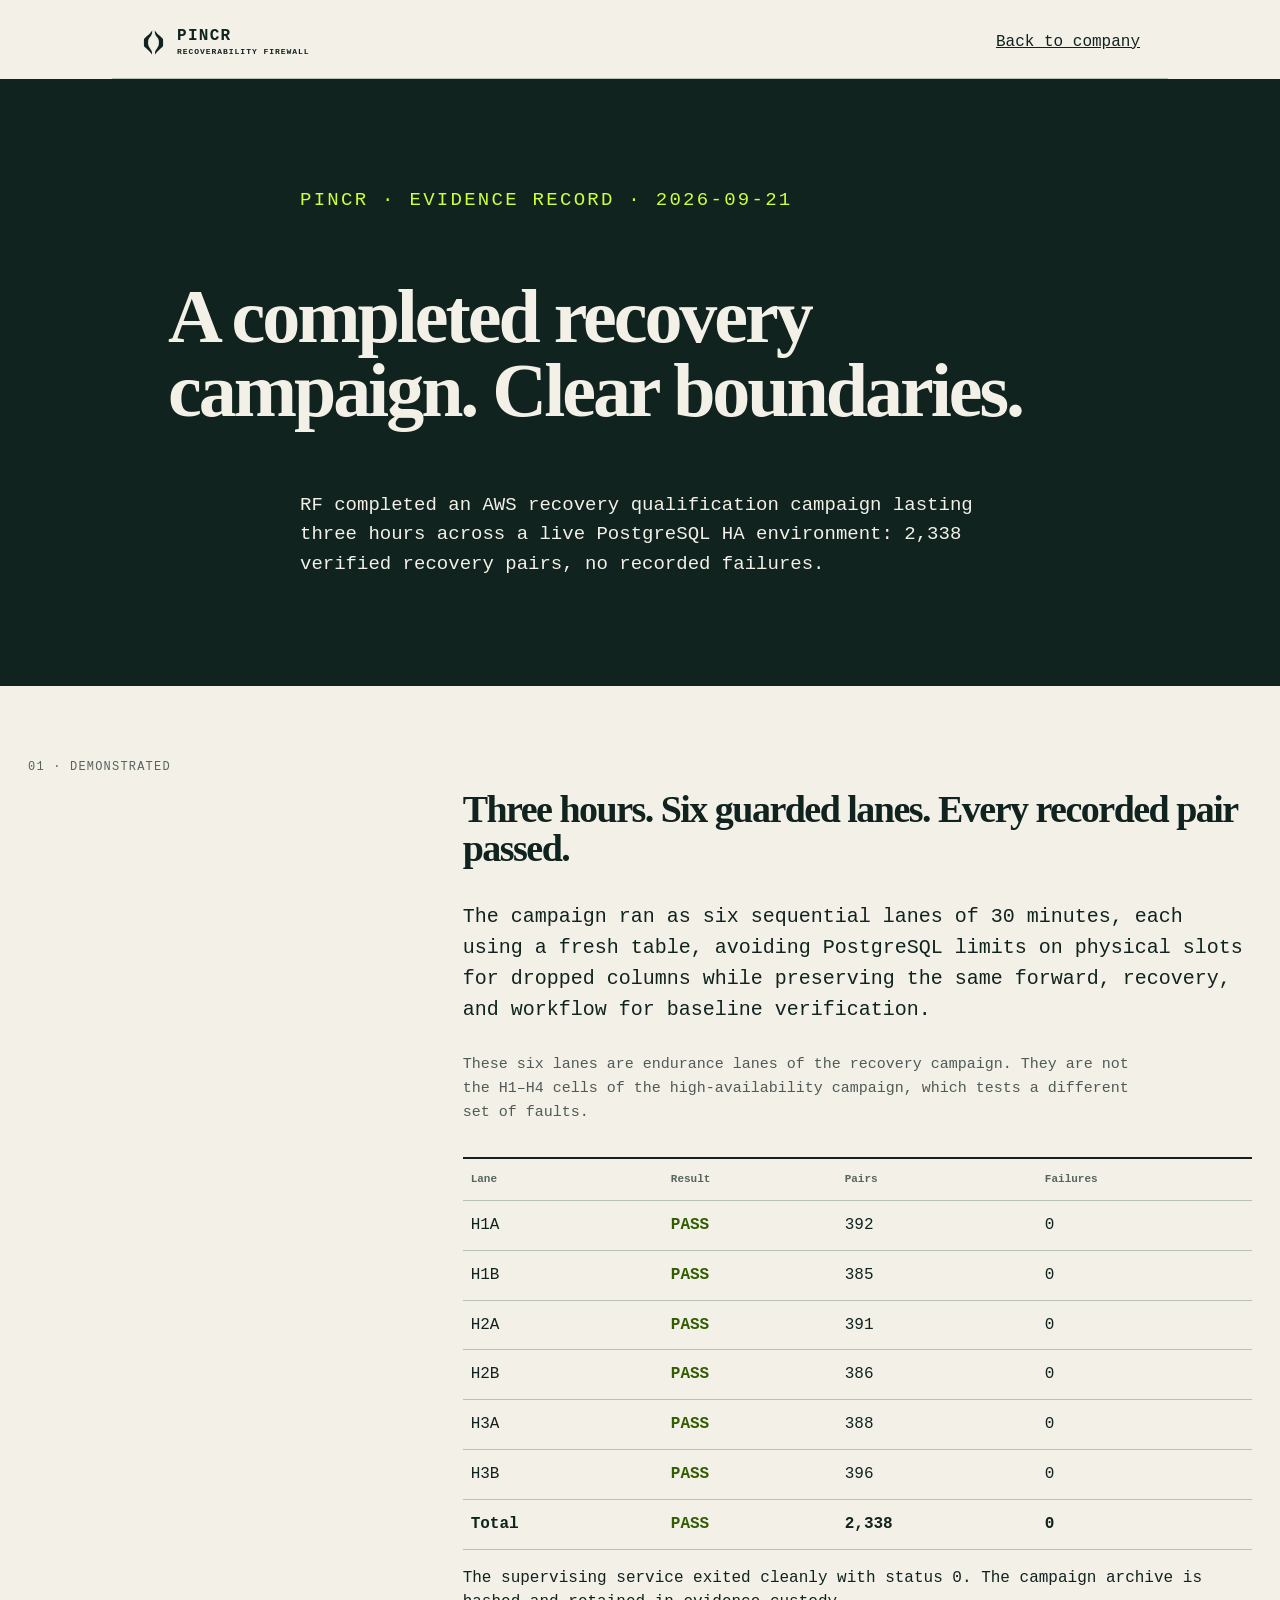
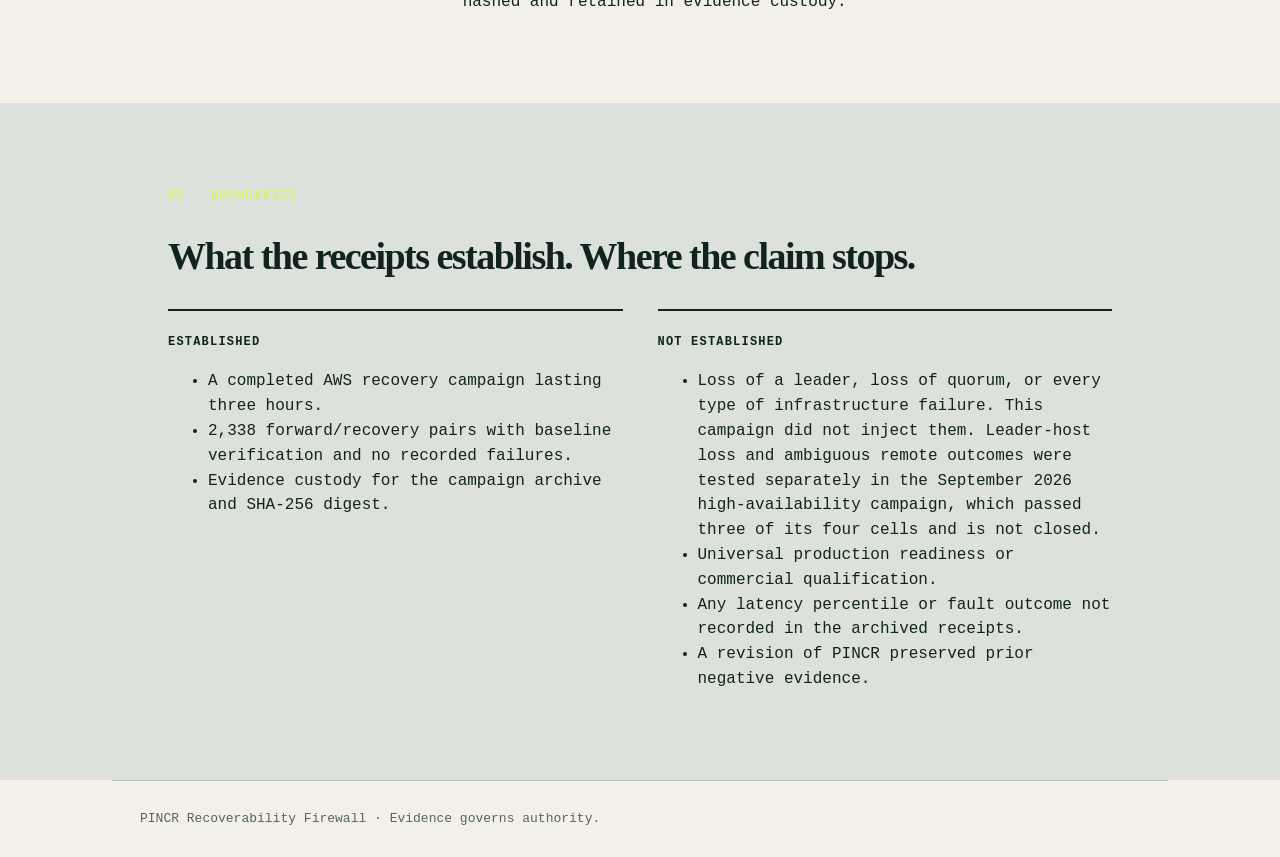
==== commit 9557abad: "Correct the HA result to three of four, and name what each domain governs The earlier wording came f" ====
--- a/qualification/index.html
+++ b/qualification/index.html
@@ -36,7 +36,7 @@
         <p>The supervising service exited cleanly with status 0. The campaign archive is hashed and retained in evidence custody.</p>
       </div>
     </section>
-    <section class="boundary"><div><p class="eyebrow">02 · BOUNDARIES</p><h2>What the receipts establish. Where the claim stops.</h2><div class="cols"><article class="card"><strong>ESTABLISHED</strong><ul><li>A completed AWS recovery campaign lasting three hours.</li><li>2,338 forward/recovery pairs with baseline verification and no recorded failures.</li><li>Evidence custody for the campaign archive and SHA-256 digest.</li></ul></article><article class="card"><strong>NOT ESTABLISHED</strong><ul><li>Loss of a leader, loss of quorum, or every type of infrastructure failure. This campaign did not inject them. Leader-host loss and ambiguous remote outcomes were tested separately in the September 2026 high-availability campaign, which passed two of its four cells and is not closed.</li><li>Universal production readiness or commercial qualification.</li><li>Any latency percentile or fault outcome not recorded in the archived receipts.</li><li>A revision of PINCR preserved prior negative evidence.</li></ul></article></div></div></section>
+    <section class="boundary"><div><p class="eyebrow">02 · BOUNDARIES</p><h2>What the receipts establish. Where the claim stops.</h2><div class="cols"><article class="card"><strong>ESTABLISHED</strong><ul><li>A completed AWS recovery campaign lasting three hours.</li><li>2,338 forward/recovery pairs with baseline verification and no recorded failures.</li><li>Evidence custody for the campaign archive and SHA-256 digest.</li></ul></article><article class="card"><strong>NOT ESTABLISHED</strong><ul><li>Loss of a leader, loss of quorum, or every type of infrastructure failure. This campaign did not inject them. Leader-host loss and ambiguous remote outcomes were tested separately in the September 2026 high-availability campaign, which passed three of its four cells and is not closed.</li><li>Universal production readiness or commercial qualification.</li><li>Any latency percentile or fault outcome not recorded in the archived receipts.</li><li>A revision of PINCR preserved prior negative evidence.</li></ul></article></div></div></section>
   </main>
   <footer class="wrap footer">PINCR Recoverability Firewall · Evidence governs authority.</footer>
 </body>
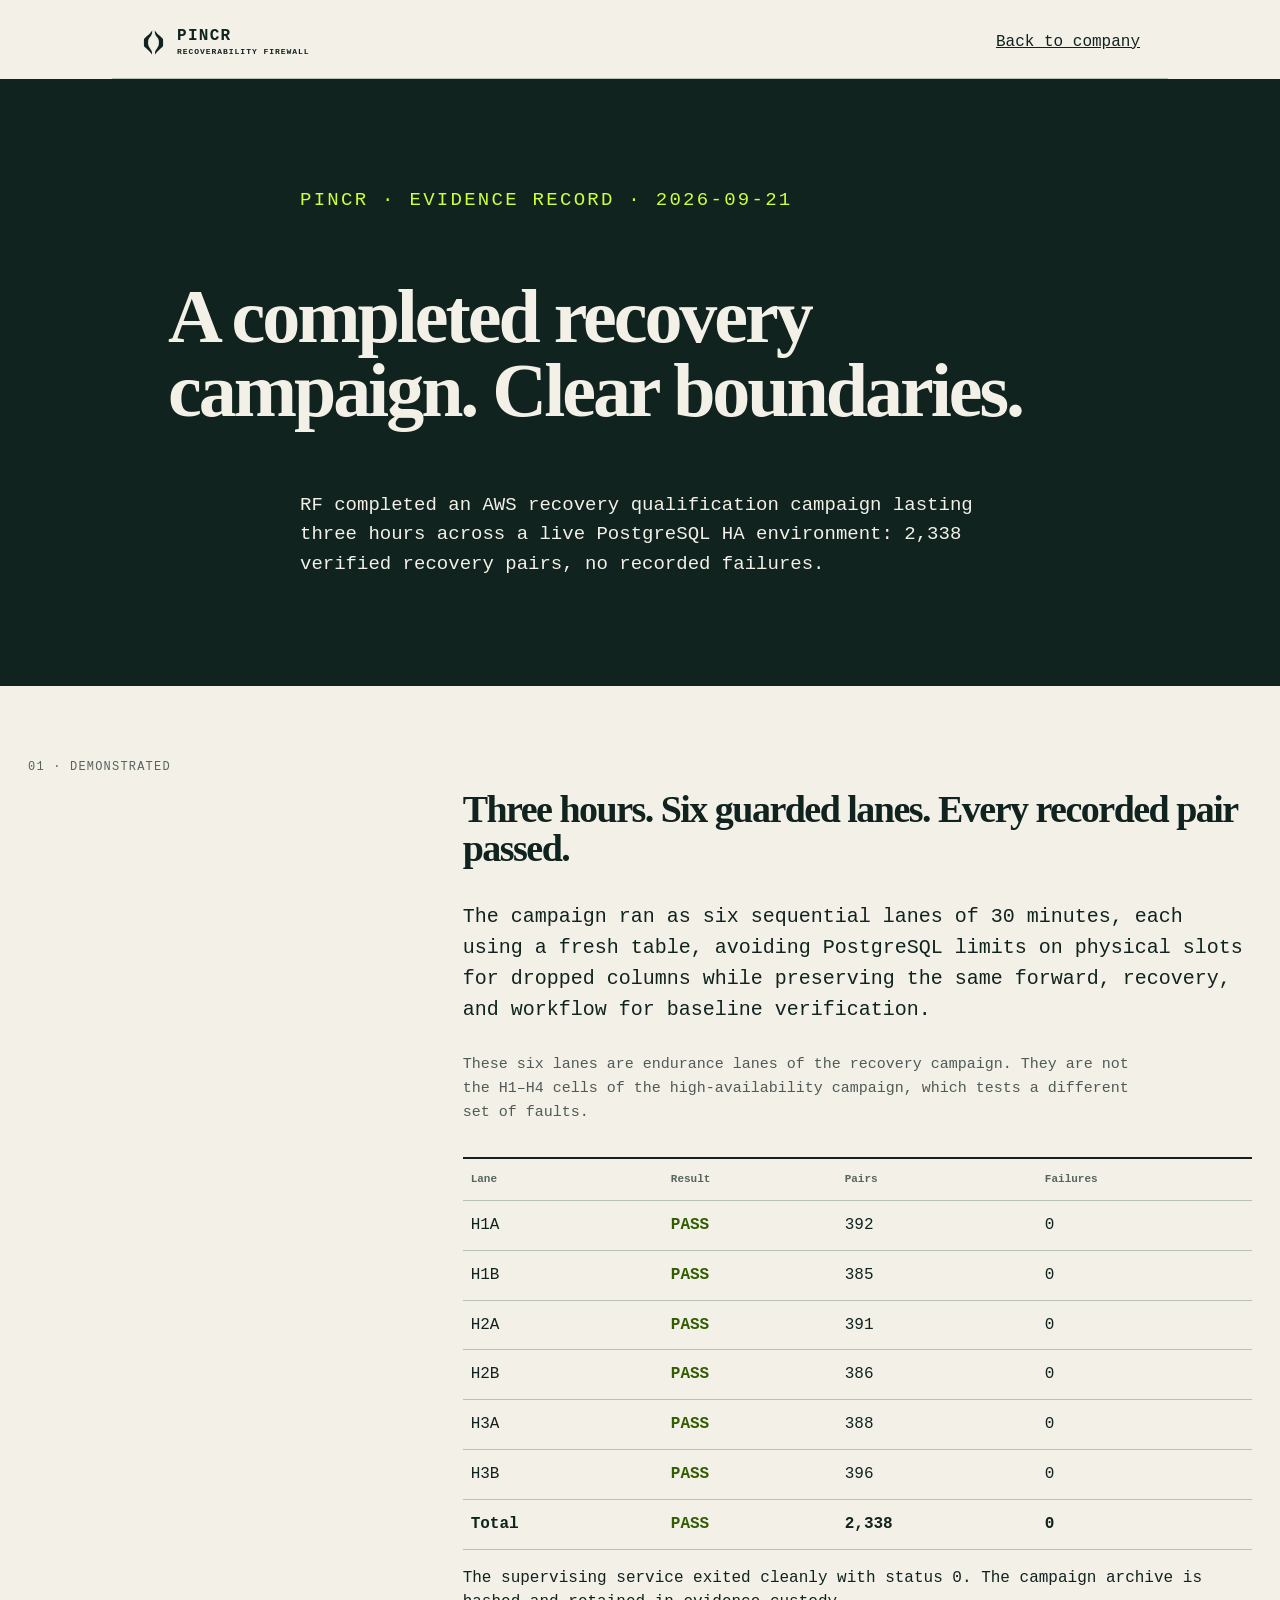
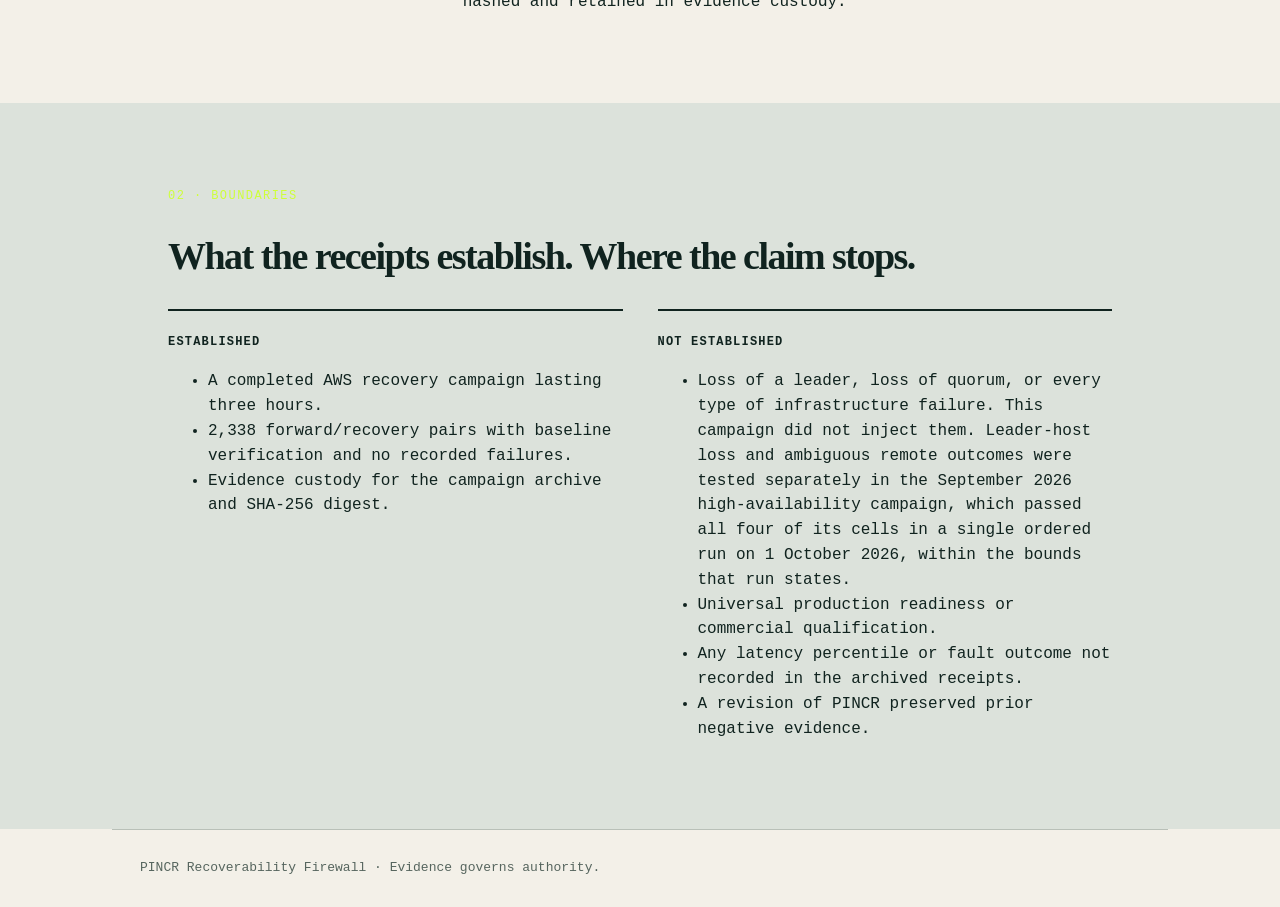
==== commit d35e0f00: "Record the complete H1-H4 campaign pass, with its stated bounds AWS_HA_RUN_20261002T002735Z.md: one " ====
--- a/qualification/index.html
+++ b/qualification/index.html
@@ -36,7 +36,7 @@
         <p>The supervising service exited cleanly with status 0. The campaign archive is hashed and retained in evidence custody.</p>
       </div>
     </section>
-    <section class="boundary"><div><p class="eyebrow">02 · BOUNDARIES</p><h2>What the receipts establish. Where the claim stops.</h2><div class="cols"><article class="card"><strong>ESTABLISHED</strong><ul><li>A completed AWS recovery campaign lasting three hours.</li><li>2,338 forward/recovery pairs with baseline verification and no recorded failures.</li><li>Evidence custody for the campaign archive and SHA-256 digest.</li></ul></article><article class="card"><strong>NOT ESTABLISHED</strong><ul><li>Loss of a leader, loss of quorum, or every type of infrastructure failure. This campaign did not inject them. Leader-host loss and ambiguous remote outcomes were tested separately in the September 2026 high-availability campaign, which passed three of its four cells and is not closed.</li><li>Universal production readiness or commercial qualification.</li><li>Any latency percentile or fault outcome not recorded in the archived receipts.</li><li>A revision of PINCR preserved prior negative evidence.</li></ul></article></div></div></section>
+    <section class="boundary"><div><p class="eyebrow">02 · BOUNDARIES</p><h2>What the receipts establish. Where the claim stops.</h2><div class="cols"><article class="card"><strong>ESTABLISHED</strong><ul><li>A completed AWS recovery campaign lasting three hours.</li><li>2,338 forward/recovery pairs with baseline verification and no recorded failures.</li><li>Evidence custody for the campaign archive and SHA-256 digest.</li></ul></article><article class="card"><strong>NOT ESTABLISHED</strong><ul><li>Loss of a leader, loss of quorum, or every type of infrastructure failure. This campaign did not inject them. Leader-host loss and ambiguous remote outcomes were tested separately in the September 2026 high-availability campaign, which passed all four of its cells in a single ordered run on 1 October 2026, within the bounds that run states.</li><li>Universal production readiness or commercial qualification.</li><li>Any latency percentile or fault outcome not recorded in the archived receipts.</li><li>A revision of PINCR preserved prior negative evidence.</li></ul></article></div></div></section>
   </main>
   <footer class="wrap footer">PINCR Recoverability Firewall · Evidence governs authority.</footer>
 </body>
